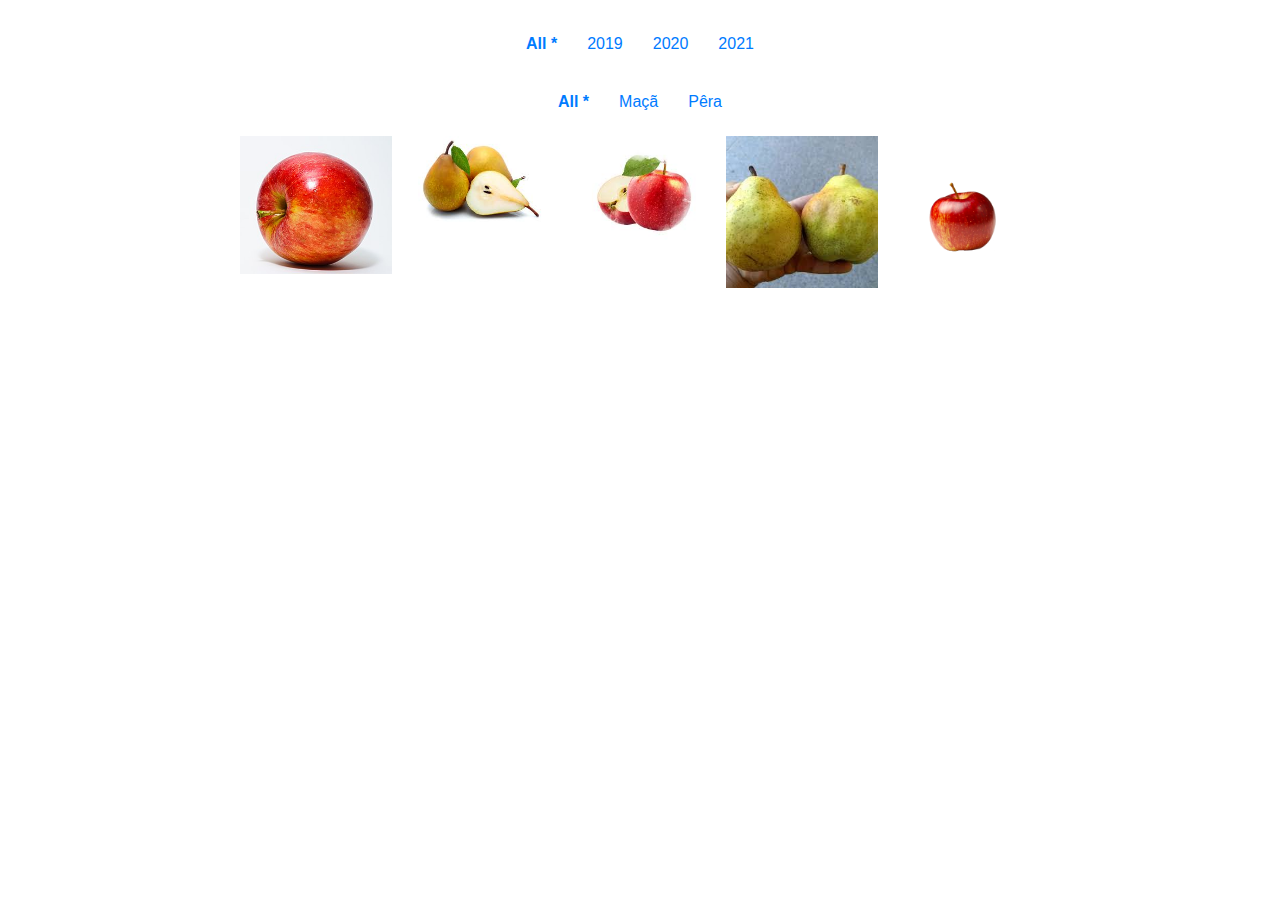
==== gallery.html @ 1bc29263 "added fruits example and main page" ====
<!DOCTYPE html>
<html lang="en">
<head>
    <meta charset="UTF-8">
    <meta name="viewport" content="width=device-width, initial-scale=1.0">
    <title>Nome Coisas</title>
    <link rel="stylesheet" href="style.css">
</head>
<body>
    <main>
        <!-- Year Links -->
        <div id="year-categories">
            <a class="selected" onclick="showPhotos('*', 'year')">All *</a>
            <a onclick="showPhotos('2019', 'year')">2019</a>
            <a onclick="showPhotos('2020', 'year')">2020</a>
            <a onclick="showPhotos('2021', 'year')">2021</a>
        </div>

        <!-- Other Categories Links -->
        <div id="other-categories">
            <a class="selected" onclick="showPhotos('*', 'category')">All *</a>
            <a onclick="showPhotos('maca', 'category')">Maçã</a>
            <a onclick="showPhotos('pera', 'category')">Pêra</a>
        </div>

        <!-- Photo Display Area -->
        <div id="photo-gallery"></div>
    </main>

    <script src="script_gallery.js"></script>
</body>
</html>
---- style.css ----
/* Full-page body styling */
body {
    display: flex;
    flex-direction: column;
    justify-content: flex-start;
    align-items: center;
    min-height: 100vh;
    margin: 0;
    font-family: 'Verdana', Geneva, sans-serif;
}

/* Category Links Styling */
#year-categories, #other-categories {
    display: flex;
    gap: 10px;
    justify-content: center;
    margin: 30px 0 20px;
}

#year-categories a, #other-categories a {
    color: #007bff;
    text-decoration: none;
    cursor: pointer;
    padding: 5px 10px;
    border-radius: 5px;
    transition: background-color 0.3s, color 0.3s;
}

#year-categories a:hover, #other-categories a:hover {
    color: darkblue;
}

.selected {
    font-weight: bold !important;
}

/* Photo gallery styling */
#photo-gallery {
    display: grid;
    grid-template-columns: repeat(auto-fill, minmax(150px, 1fr));
    gap: 10px;
    margin-top: 20px;
}

.gallery-photo {
    width: 100%;
    height: auto;
    object-fit: cover;
}
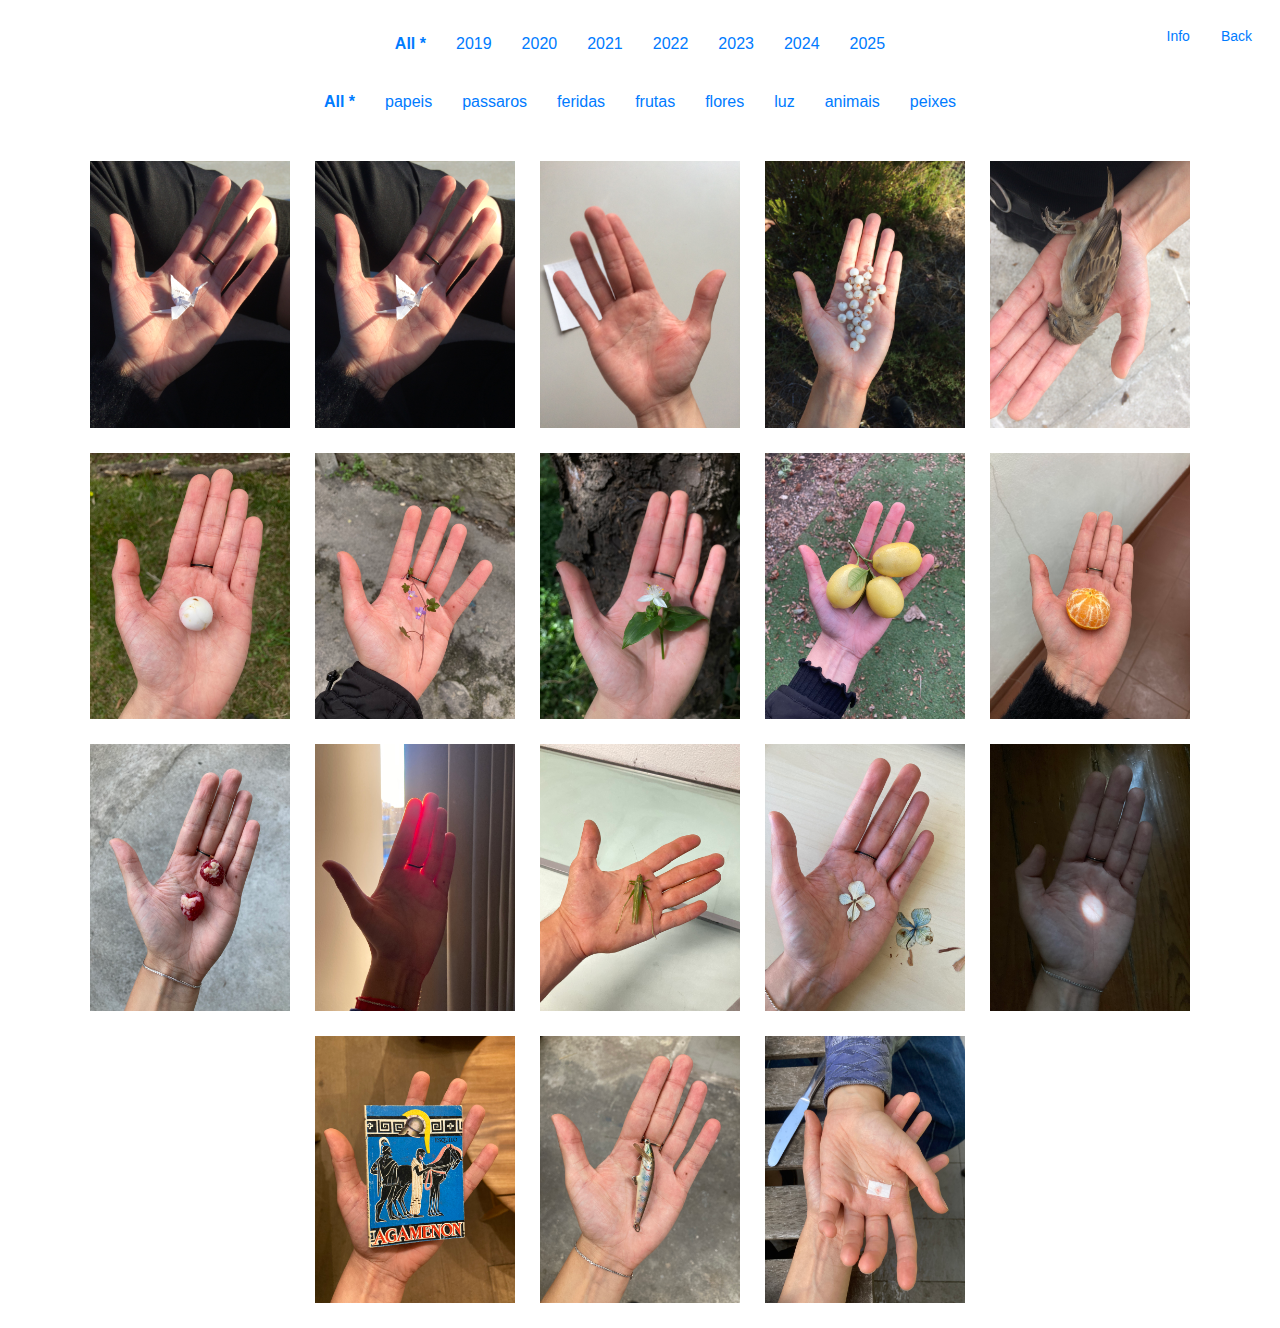
==== commit 158eacfb: "added images and major updates in code, also added python script to organize images" ====
--- a/gallery.html
+++ b/gallery.html
@@ -7,20 +7,22 @@
     <link rel="stylesheet" href="style.css">
 </head>
 <body>
+     <!-- Navigation Header -->
+     <header>
+        <div class="nav-container">
+            <a href="gallery.html" class="gallery-button">Info</a>
+            <a href="index.html" class="info-button">Back</a> 
+        </div>
+    </header>
     <main>
         <!-- Year Links -->
         <div id="year-categories">
-            <a class="selected" onclick="showPhotos('*', 'year')">All *</a>
-            <a onclick="showPhotos('2019', 'year')">2019</a>
-            <a onclick="showPhotos('2020', 'year')">2020</a>
-            <a onclick="showPhotos('2021', 'year')">2021</a>
+            <!-- Year links will be populated dynamically -->
         </div>
 
         <!-- Other Categories Links -->
         <div id="other-categories">
-            <a class="selected" onclick="showPhotos('*', 'category')">All *</a>
-            <a onclick="showPhotos('maca', 'category')">Maçã</a>
-            <a onclick="showPhotos('pera', 'category')">Pêra</a>
+            <!-- Category links will be populated dynamically -->
         </div>
 
         <!-- Photo Display Area -->
@@ -29,4 +31,4 @@
 
     <script src="script_gallery.js"></script>
 </body>
-</html> +</html>
--- a/style.css
+++ b/style.css
@@ -7,6 +7,32 @@
     min-height: 100vh;
     margin: 0;
     font-family: 'Verdana', Geneva, sans-serif;
+}
+
+/* Navigation container styling */
+.nav-container {
+    position: absolute;
+    top: 20px;
+    right: 20px;
+    display: flex;
+    gap: 15px; /* Space between the buttons */
+}
+
+/* Style for both the Gallery and Info buttons */
+.gallery-button, .info-button {
+    color: #007bff;
+    text-decoration: none;
+    font-size: 14px;
+    font-family: Arial, sans-serif;
+    cursor: pointer;
+    border: none;
+    background: none; /* Remove background */
+    padding: 8px 8px; 
+    transition: color 0.3s;
+}
+
+.gallery-button:hover, .info-button:hover {
+    color: darkblue;
 }
 
 /* Category Links Styling */
@@ -34,17 +60,72 @@
     font-weight: bold !important;
 }
 
-/* Photo gallery styling */
+/* Style for the gallery container */
 #photo-gallery {
-    display: grid;
-    grid-template-columns: repeat(auto-fill, minmax(150px, 1fr));
-    gap: 10px;
-    margin-top: 20px;
+    display: flex;
+    flex-wrap: wrap;
+    gap: 15px; /* Adds spacing between images */
+    padding: 20px; /* Padding around the gallery */
+    justify-content: center; /* Centers the images */
 }
 
+/* Style for each image in the gallery */
 .gallery-photo {
+    padding: 5px; /* Adds space between the border and the image */
+    max-width: 200px; /* Optional: Adjust the maximum width of images */
+    height: auto; /* Keeps the aspect ratio of images intact */
+}
+
+/* Style for the main content container */
+.info-content {
+    display: flex;
+    flex-direction: row;
+    width: 100%;
+    height: 100vh;
+}
+
+/* Left side image */
+.info-image {
+    flex: 1;
+    display: flex;
+    justify-content: center;
+    align-items: center;
+    overflow: hidden; /* Ensures the image fits nicely */
+}
+
+.info-image img {
     width: 100%;
     height: auto;
-    object-fit: cover;
+    object-fit: cover; /* Cover ensures the image fills its container */
 }
 
+/* Right side text */
+.info-text {
+    flex: 1;
+    padding: 20px;
+    display: flex;
+    flex-direction: column;
+    justify-content: center;
+    font-family: Arial, sans-serif;
+    color: #333;
+}
+
+/* General styling for header and footer */
+header h1 {
+    text-align: center;
+    padding: 20px 0;
+    background-color: #f0f0f0;
+    margin: 0;
+}
+
+footer {
+    text-align: center;
+    padding: 10px;
+    background-color: #f0f0f0;
+}
+
+footer a {
+    color: #007bff;
+    text-decoration: none;
+}
+
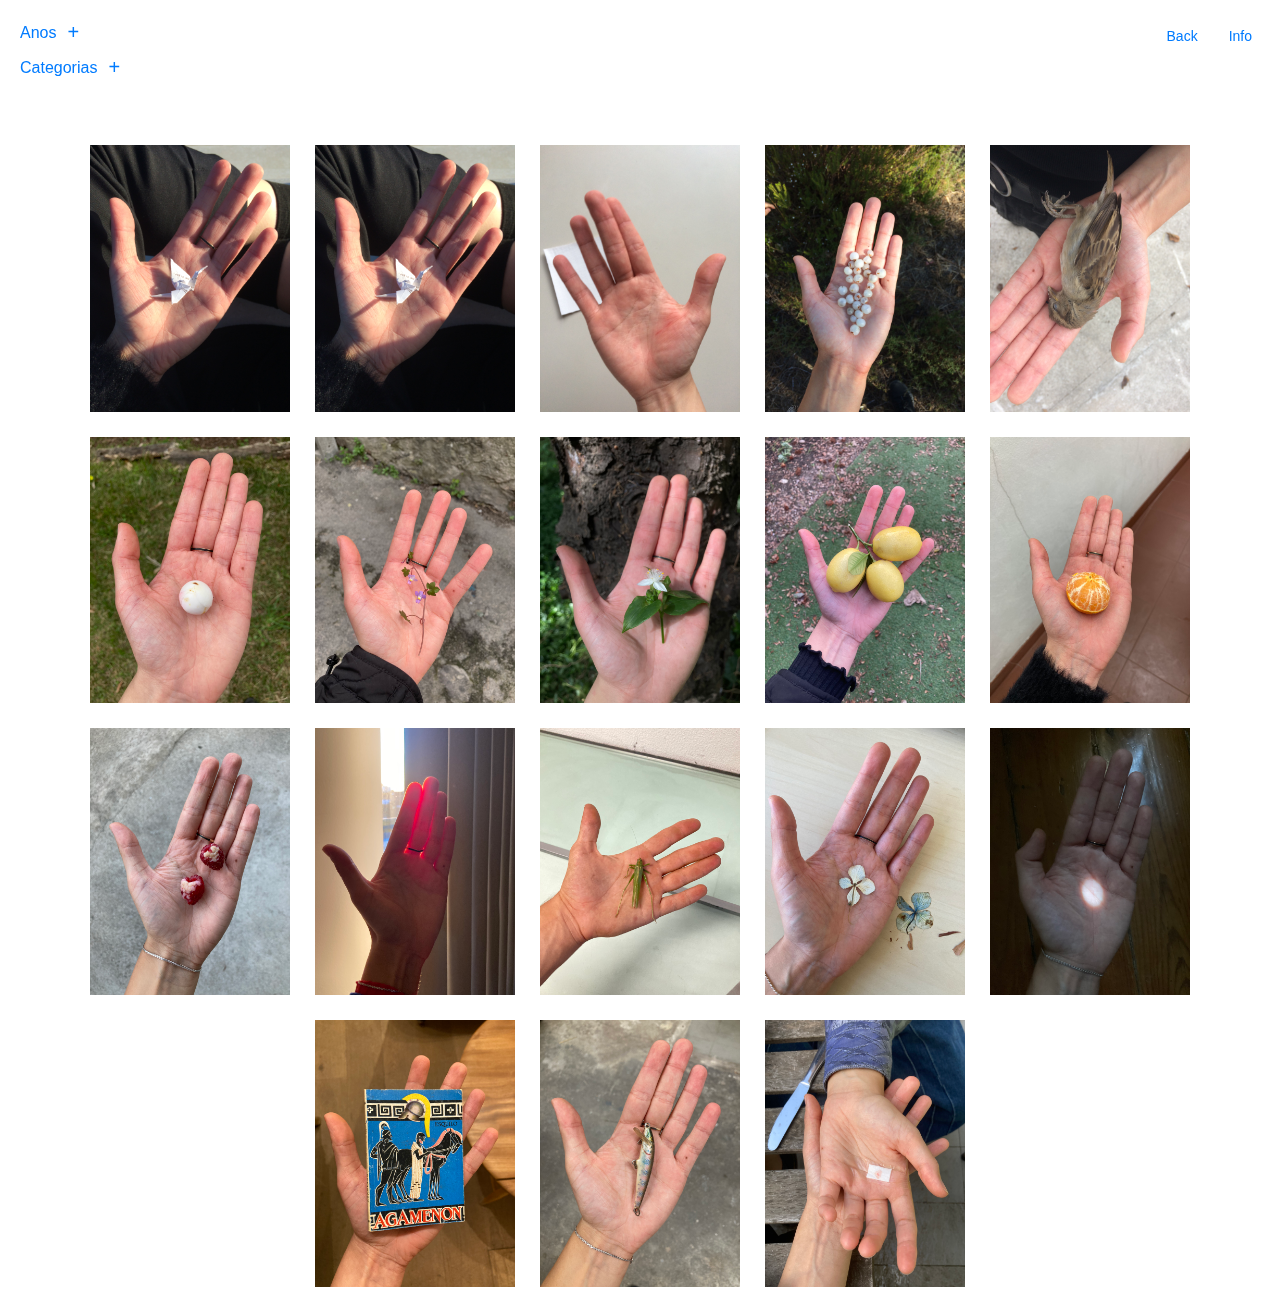
==== commit f94833c0: "fixed banner" ====
--- a/gallery.html
+++ b/gallery.html
@@ -4,27 +4,41 @@
     <meta charset="UTF-8">
     <meta name="viewport" content="width=device-width, initial-scale=1.0">
     <title>Nome Coisas</title>
-    <link rel="stylesheet" href="style.css">
+    <link rel="stylesheet" href="style_gallery.css">
 </head>
 <body>
-     <!-- Navigation Header -->
-     <header>
-        <div class="nav-container">
-            <a href="gallery.html" class="gallery-button">Info</a>
-            <a href="index.html" class="info-button">Back</a> 
+    <!-- Fixed Header -->
+    <header class="top-banner">
+        <!-- Left Section: Year and Category Links -->
+        <div class="left-nav">
+            <!-- Year Links -->
+            <div id="year-categories">
+                <span class="nav-text ">Anos</span>
+                <button id="year-toggle-button" class="toggle-button" onclick="toggleAllYearLinks()">+</button>
+                <div id="year-links" class="hidden">
+                    <!-- Year links will be populated dynamically -->
+                </div>
+            </div>
+
+            <!-- Category Links -->
+            <div id="other-categories">
+                <span class="nav-text ">Categorias</span>
+                <button id="category-toggle-button" class="toggle-button" onclick="toggleAllCategoryLinks()">+</button>
+                <div id="category-links" class="hidden">
+                    <!-- Category links will be populated dynamically -->
+                </div>
+            </div>
+        </div>
+
+        <!-- Right Section: Navigation Buttons -->
+        <div class="right-nav">
+            <a href="index.html" class="gallery-button">Back</a>
+            <a href="info.html" class="info-button">Info</a> 
         </div>
     </header>
+
+    <!-- Main Content Area -->
     <main>
-        <!-- Year Links -->
-        <div id="year-categories">
-            <!-- Year links will be populated dynamically -->
-        </div>
-
-        <!-- Other Categories Links -->
-        <div id="other-categories">
-            <!-- Category links will be populated dynamically -->
-        </div>
-
         <!-- Photo Display Area -->
         <div id="photo-gallery"></div>
     </main>
--- a/style_gallery.css
+++ b/style_gallery.css
@@ -0,0 +1,153 @@
+body {
+    display: flex;
+    flex-direction: column;
+    justify-content: flex-start;
+    align-items: center;
+    min-height: 100vh;
+    margin: 0;
+    font-family: 'Verdana', Geneva, sans-serif;
+}
+
+/* Top banner styling */
+.top-banner {
+    position: fixed;
+    top: 0;
+    left: 0;
+    width: 100%;
+    display: flex;
+    justify-content: space-between;
+    align-items: flex-start;
+    z-index: 1000;
+    background-color: rgba(255, 255, 255, 0.8); /* White with 80% opacity */
+}
+
+/* Left navigation section */
+.left-nav {
+    display: flex;
+    flex-direction: column;
+    gap: 10px;
+    flex-wrap: wrap;
+    padding-left: 20px;  /* Adds space from the left edge */
+    padding-right: 20px; /* Optional: adds space from the right edge */
+    padding-top: 20px; /* Optional: adds space from the right edge */
+}
+
+/* Right navigation section */
+.right-nav {
+    display: flex;
+    gap: 15px;
+    padding-right: 20px; /* Adds space from the right edge */
+    padding-top: 20px; /* Optional: adds space from the right edge */
+}
+
+.nav-text {
+    color: #007bff;
+}
+
+/* Style for the Gallery and Info buttons */
+.gallery-button, .info-button {
+    color: #007bff;
+    text-decoration: none;
+    font-size: 14px;
+    cursor: pointer;
+    border: none;
+    background: none;
+    padding: 8px;
+    transition: color 0.3s;
+}
+
+.gallery-button:hover, .info-button:hover {
+    color: darkblue;
+}
+
+/* Category Links Styling */
+#year-categories, #other-categories {
+    display: flex;
+    align-items: center;
+    gap: 5px;
+    flex-wrap: wrap; /* Allow wrapping on small screens */
+    justify-content: flex-start; /* Align to the left */
+}
+
+#year-categories a, #other-categories a {
+    color: #007bff;
+    text-decoration: none;
+    cursor: pointer;
+    padding: 5px 8px;
+    transition: color 0.3s;
+    white-space: nowrap; /* Prevent wrapping */
+}
+
+#year-categories a:hover, #other-categories a:hover {
+    color: darkblue;
+}
+
+
+/* Hidden element styling */
+.hidden {
+    display: none;
+}
+
+/* Style for the selected year/category links */
+.selected {
+    font-weight: bold;
+    color: darkblue;
+}
+
+/* Button to expand/collapse the "All" sections */
+.toggle-button {
+    cursor: pointer;
+    background-color: transparent;
+    border: none;
+    font-size: 20px;
+    color: #007bff;
+}
+
+.toggle-button:focus {
+    outline: none;
+}
+
+
+/* Main content styling */
+main {
+    padding-top: 120px; /* Offset for the fixed header */
+    display: flex;
+    flex-direction: column;
+    align-items: center; /* Center all elements */
+    width: 100%;
+}
+
+/* Photo gallery container */
+#photo-gallery {
+    display: flex;
+    flex-wrap: wrap;
+    gap: 15px;
+    padding: 20px;
+    justify-content: center;
+    width: 100%; /* Ensure it fits the screen */
+    max-width: 100vw;
+}
+
+/* Individual photo styling */
+.gallery-photo {
+    max-width: 200px;
+    height: auto;
+    padding: 5px;
+    flex-grow: 1; /* Allow images to resize responsively */
+    flex-basis: 200px; /* Set a base size for images */
+}
+
+/* Footer styling (optional) */
+footer {
+    text-align: center;
+    padding: 10px;
+    background-color: #f0f0f0;
+    max-width: 100vw;
+    width: 100%;
+}
+
+footer a {
+    color: #007bff;
+    text-decoration: none;
+}
+
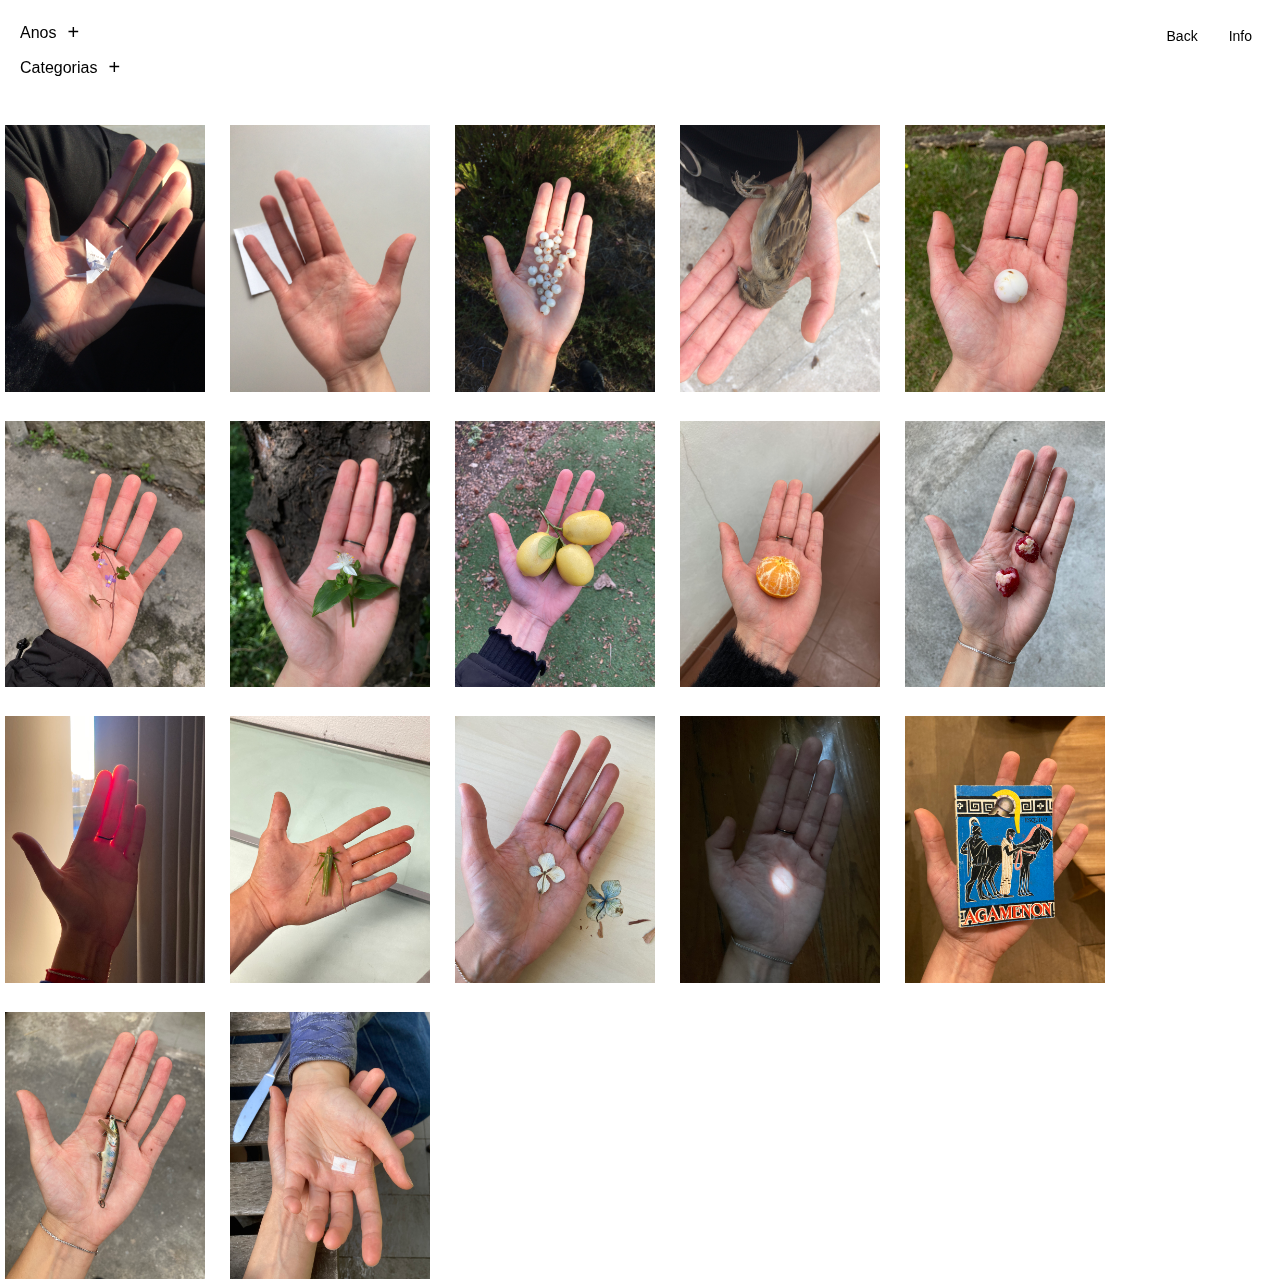
==== commit b7289182: "date fix and alignment fix" ====
--- a/gallery.html
+++ b/gallery.html
@@ -39,8 +39,9 @@
 
     <!-- Main Content Area -->
     <main>
-        <!-- Photo Display Area -->
-        <div id="photo-gallery"></div>
+        <div class="gallery-container">
+            <div id="photo-gallery"></div>
+        </div>
     </main>
 
     <script src="script_gallery.js"></script>
--- a/style_gallery.css
+++ b/style_gallery.css
@@ -41,12 +41,12 @@
 }
 
 .nav-text {
-    color: #007bff;
+    color: black;
 }
 
 /* Style for the Gallery and Info buttons */
 .gallery-button, .info-button {
-    color: #007bff;
+    color: black;
     text-decoration: none;
     font-size: 14px;
     cursor: pointer;
@@ -57,7 +57,7 @@
 }
 
 .gallery-button:hover, .info-button:hover {
-    color: darkblue;
+    color: gray;
 }
 
 /* Category Links Styling */
@@ -70,7 +70,7 @@
 }
 
 #year-categories a, #other-categories a {
-    color: #007bff;
+    color: black;
     text-decoration: none;
     cursor: pointer;
     padding: 5px 8px;
@@ -79,7 +79,7 @@
 }
 
 #year-categories a:hover, #other-categories a:hover {
-    color: darkblue;
+    color: gray;
 }
 
 
@@ -91,7 +91,7 @@
 /* Style for the selected year/category links */
 .selected {
     font-weight: bold;
-    color: darkblue;
+    color: gray;
 }
 
 /* Button to expand/collapse the "All" sections */
@@ -100,7 +100,7 @@
     background-color: transparent;
     border: none;
     font-size: 20px;
-    color: #007bff;
+    color: black;
 }
 
 .toggle-button:focus {
@@ -117,15 +117,22 @@
     width: 100%;
 }
 
+
+.gallery-container {
+    display: flex;
+    justify-content: center; /* Center the photo gallery container */
+    width: 100%;
+    padding: 0 20px;  /* Adds space around the container to prevent images from touching edges */
+    max-width: 1600px;  /* Optional: set a max-width for the gallery */
+}
+
 /* Photo gallery container */
 #photo-gallery {
     display: flex;
-    flex-wrap: wrap;
-    gap: 15px;
-    padding: 20px;
-    justify-content: center;
-    width: 100%; /* Ensure it fits the screen */
-    max-width: 100vw;
+    flex-wrap: wrap;  /* Allow images to wrap into rows */
+    gap: 15px;  /* Space between images */
+    justify-content: flex-start;  /* Align images to the left within the container */
+    width: 100%; /* Ensure the container takes full width */
 }
 
 /* Individual photo styling */
@@ -135,6 +142,35 @@
     padding: 5px;
     flex-grow: 1; /* Allow images to resize responsively */
     flex-basis: 200px; /* Set a base size for images */
+    transition: filter 0.3s ease;
+}
+
+/* Add a wrapper around the image to contain the hover effects */
+.gallery-photo-container {
+    position: relative;
+}
+
+/* Hide text by default */
+.gallery-photo-container .photo-date {
+    position: absolute;
+    top: 50%;
+    left: 50%;
+    transform: translate(-50%, -50%);
+    color: white;
+    font-size: 14px;
+    font-weight: bold;
+    opacity: 0;
+    transition: opacity 0.3s ease;
+}
+
+/* Blur effect on hover */
+.gallery-photo-container:hover .gallery-photo {
+    filter: blur(5px); /* Apply blur */
+}
+
+/* Show date text when hovering over the container */
+.gallery-photo-container:hover .photo-date {
+    opacity: 1; /* Make the date visible */
 }
 
 /* Footer styling (optional) */
@@ -147,7 +183,7 @@
 }
 
 footer a {
-    color: #007bff;
+    color: black;
     text-decoration: none;
 }
 
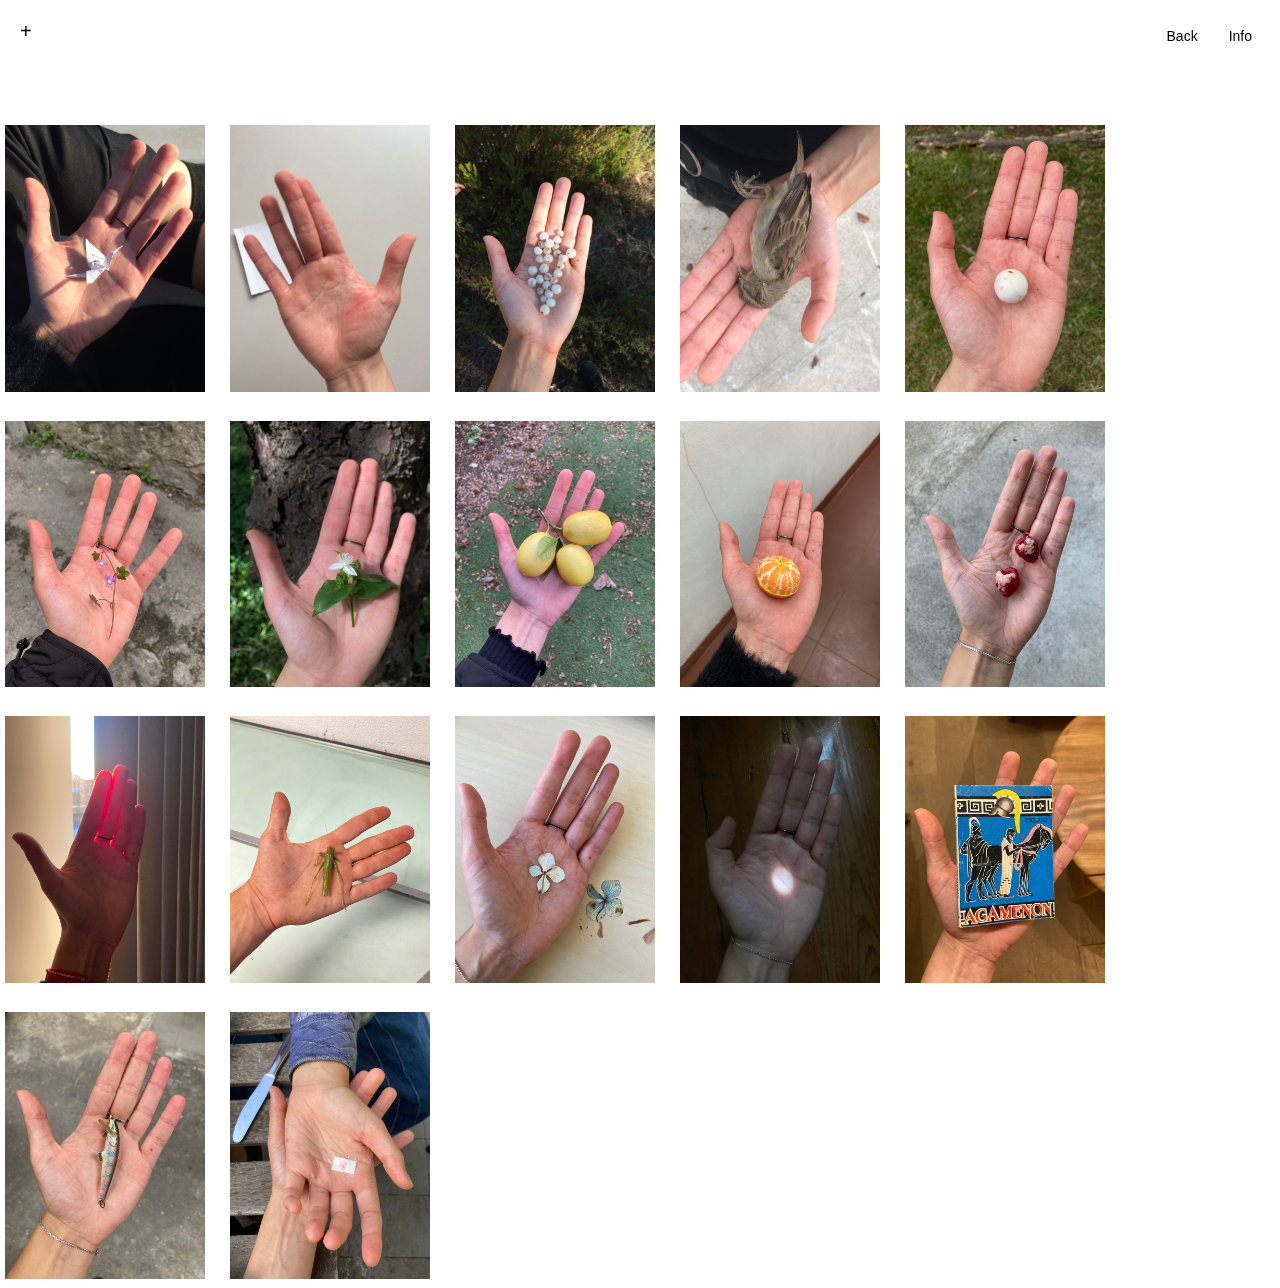
==== commit 663837b2: "new overlay menu" ====
--- a/gallery.html
+++ b/gallery.html
@@ -11,23 +11,9 @@
     <header class="top-banner">
         <!-- Left Section: Year and Category Links -->
         <div class="left-nav">
-            <!-- Year Links -->
-            <div id="year-categories">
-                <span class="nav-text ">Anos</span>
-                <button id="year-toggle-button" class="toggle-button" onclick="toggleAllYearLinks()">+</button>
-                <div id="year-links" class="hidden">
-                    <!-- Year links will be populated dynamically -->
-                </div>
-            </div>
 
-            <!-- Category Links -->
-            <div id="other-categories">
-                <span class="nav-text ">Categorias</span>
-                <button id="category-toggle-button" class="toggle-button" onclick="toggleAllCategoryLinks()">+</button>
-                <div id="category-links" class="hidden">
-                    <!-- Category links will be populated dynamically -->
-                </div>
-            </div>
+            <span class="toggle-button" onclick="toggleOverlayMenu()">+</span>
+
         </div>
 
         <!-- Right Section: Navigation Buttons -->
@@ -39,6 +25,20 @@
 
     <!-- Main Content Area -->
     <main>
+
+        <div class="overlay-menu hidden">
+            <div class="overlay-content">
+                <nav>
+                    <div id="year-links-container">
+                        <div id="year-links"></div>
+                    </div>
+                    <div id="category-links-container">
+                        <div id="category-links"></div>
+                    </div>
+                </nav>
+            </div>
+        </div>     
+
         <div class="gallery-container">
             <div id="photo-gallery"></div>
         </div>
--- a/style_gallery.css
+++ b/style_gallery.css
@@ -59,29 +59,6 @@
 .gallery-button:hover, .info-button:hover {
     color: gray;
 }
-
-/* Category Links Styling */
-#year-categories, #other-categories {
-    display: flex;
-    align-items: center;
-    gap: 5px;
-    flex-wrap: wrap; /* Allow wrapping on small screens */
-    justify-content: flex-start; /* Align to the left */
-}
-
-#year-categories a, #other-categories a {
-    color: black;
-    text-decoration: none;
-    cursor: pointer;
-    padding: 5px 8px;
-    transition: color 0.3s;
-    white-space: nowrap; /* Prevent wrapping */
-}
-
-#year-categories a:hover, #other-categories a:hover {
-    color: gray;
-}
-
 
 /* Hidden element styling */
 .hidden {
@@ -173,17 +150,87 @@
     opacity: 1; /* Make the date visible */
 }
 
-/* Footer styling (optional) */
-footer {
+
+/* Overlay menu styling */
+.overlay-menu {
+    position: fixed;
+    top: 0;
+    left: 0;
+    width: 100%;
+    height: 100%;
+    background-color: rgba(255, 255, 255, 0.9);
+; /* Dark semi-transparent background */
+    display: flex;
+    justify-content: center;
+    align-items: center;
+    z-index: 1000; /* Below the header (which is 2000) */
+    visibility: hidden; /* Hidden by default */
+    opacity: 0; /* Invisible by default */
+    padding-top: 60px; /* Offset for the header */
+}
+
+.overlay-menu.active {
+    visibility: visible; /* Make visible */
+    opacity: 1; /* Fade in */
+}
+
+.overlay-content {
     text-align: center;
-    padding: 10px;
-    background-color: #f0f0f0;
-    max-width: 100vw;
-    width: 100%;
-}
-
-footer a {
+    color: black;
+}
+
+.overlay-content ul {
+    list-style: none;
+    padding: 0;
+    margin: 0;
+}
+
+.overlay-content li {
+    margin: 10px 0;
+}
+
+.overlay-content a {
     color: black;
     text-decoration: none;
-}
-
+    font-size: 20px;
+    transition: color 0.3s;
+}
+
+.overlay-content a:hover {
+    color: gray;
+}
+
+/* Ensure no scroll when overlay is active */
+body.overlay-active {
+    overflow: hidden;
+}
+
+/* Header remains accessible */
+.top-banner {
+    z-index: 2000; /* Above the overlay menu */
+    background-color: rgba(255, 255, 255, 0.9);
+}
+/* Style for the year/category container */
+.overlay-content #year-links, .overlay-content #category-links {
+    display: flex;
+    gap: 0px;  /* Remove vertical space between items within each section */
+    margin-bottom: 40px;  /* Larger space between the "Years" and "Categories" */
+}
+
+/* Style for the individual links */
+.overlay-content #year-links a, .overlay-content #category-links a {
+    color: black;
+    text-decoration: none;
+    cursor: pointer;
+    white-space: nowrap;
+}
+
+/* Hover effect for the links */
+.overlay-content #year-links a:hover, .overlay-content #category-links a:hover {
+    color: gray;
+}
+
+/* Optional: Adjust gap between individual items horizontally (this will make links closer together horizontally) */
+.overlay-content #year-links, .overlay-content #category-links {
+    gap: 10px; /* Horizontal gap between individual items */
+}
